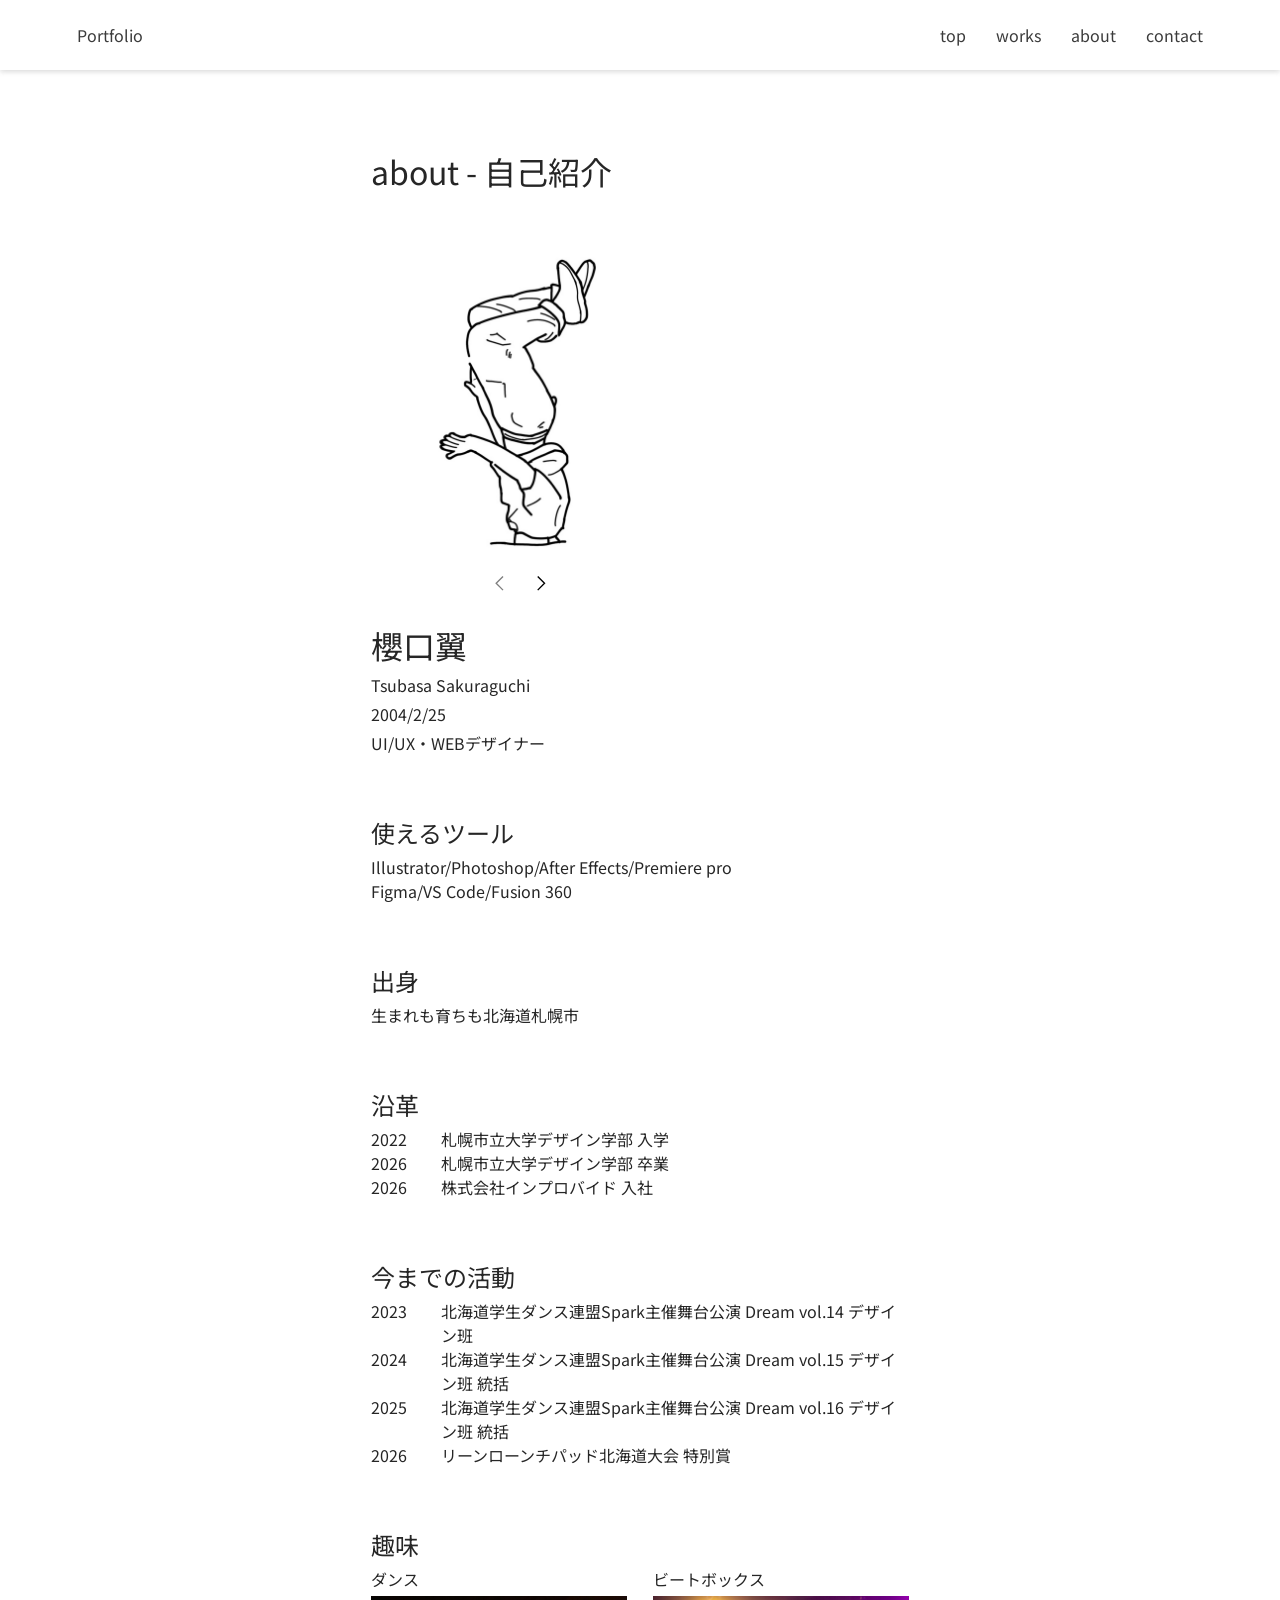
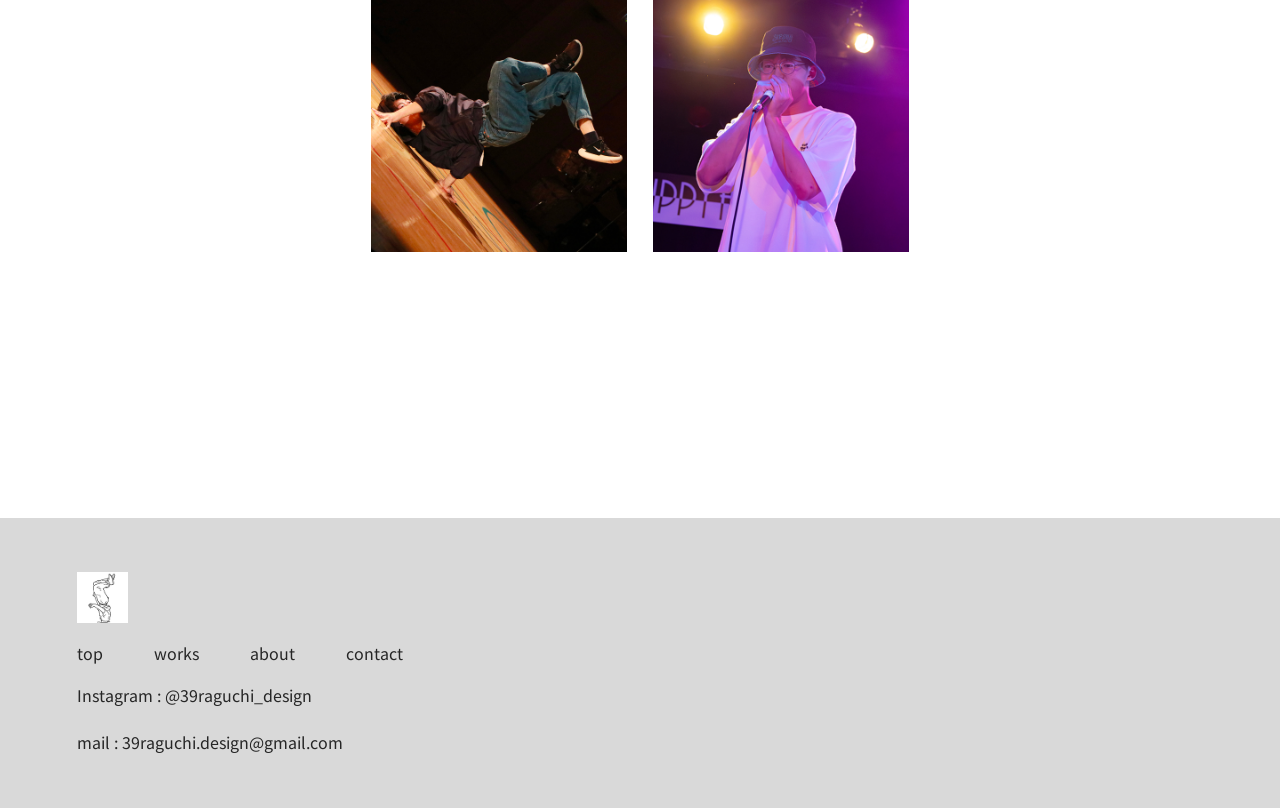
==== about/index.html @ a14729e4 "portfolio upload 20260526" ====
<!DOCTYPE html>
<html lang="ja">
<head>
    <meta charset="UTF-8">
    <meta name="viewport" content="width=device-width, initial-scale=1.0">
    <title>Thank you for watching my web portfolio!</title>
    <link rel="preconnect" href="https://fonts.googleapis.com">
    <link rel="preconnect" href="https://fonts.gstatic.com" crossorigin>
    <link href="https://fonts.googleapis.com/css2?family=M+PLUS+Rounded+1c&family=Noto+Sans+JP:wght@100..900&display=swap" rel="stylesheet">
    <link rel="stylesheet" href="about.css">
    <link rel="favicon" href="../favicon/favicon.jpg">
</head>
<body>
    <header class="main-header">
        <div class="logo"><a href="../index.html">Portfolio</a></div>
        <nav class="sub-nav" id="sub-nav">
            <ul>
                <li><a href="../index.html">top</a></li>
                <li><a href="../works/index.html">works</a></li>
                <li><a href="./index.html">about</a></li>
                <li><a href="../contact/index.html">contact</a></li>
            </ul>
        </nav>

        <nav class="main-nav">
            <ul>
                <li><a href="../index.html">top</a></li>
                <li><a href="../works/index.html">works</a></li>
                <li><a href="./index.html">about</a></li>
                <li><a href="../contact/index.html">contact</a></li>
            </ul>
        </nav>

        <button class="hamburger-btn">
            <span></span>
            <span></span>
            <span></span>
        </button>
    </header>

    <main>
        <h1>about - 自己紹介</h1>
        <div class="slider-container">
            <div class="slider-photo">
                <div class="photo" id="slider">
                    <img src="photo/me_illust.jpg" alt="me_illust">
                    <img src="photo/me_original.jpg" alt="me_original">
                </div>
            </div>
            

            <div class="buttons">
                <div class="slider-button">
                    <button onclick="slideNext()" id="next-btn" class="next-arrow"></button>
                </div>
    
                <div class="slider-button">
                    <button onclick="slidePrev()" id="prev-btn" class="prev-arrow"></button>
                </div>
            </div>
        </div>
        
        <div class="name">
            <h1 class="Tsubasa">櫻口翼</h1>
            <p>Tsubasa Sakuraguchi</p>
            <p>2004/2/25</p>
            <p>UI/UX・WEBデザイナー</p>
        </div>

        <div class="skills">
            <h2>使えるツール</h2>
            <p>Illustrator/Photoshop/After Effects/Premiere pro<br>Figma/VS Code/Fusion 360</p>
        </div>

        <div class="from">
            <h2>出身</h2>
            <p>生まれも育ちも北海道札幌市</p>
        </div>

        <div class="education">
            <h2>沿革</h2>
            <dl>
                <dt>2022</dt>
                <dd class="education-item">札幌市立大学デザイン学部 入学</dd>

                <dt>2026</dt>
                <dd class="education-item">札幌市立大学デザイン学部 卒業</dd>

                <dt>2026</dt>
                <dd class="education-item">株式会社インプロバイド 入社</dd>
            </dl>
        </div>

        <div class="activity">
            <h2>今までの活動</h2>
            <dl>
                <dt>2023</dt>
                <dd class="activity-item">北海道学生ダンス連盟Spark主催舞台公演 Dream vol.14 デザイン班</dd>

                <dt>2024</dt>
                <dd class="activity-item">北海道学生ダンス連盟Spark主催舞台公演 Dream vol.15 デザイン班 統括</dd>

                <dt>2025</dt>
                <dd class="activity-item">北海道学生ダンス連盟Spark主催舞台公演 Dream vol.16 デザイン班 統括</dd>

                <dt>2026</dt>
                <dd class="activity-item">リーンローンチパッド北海道大会 特別賞</dd>
            </dl>
        </div>

        <div class="hobby">
            <h2>趣味</h2>
            <div class="db">
                <div class="dance">
                    <p>ダンス</p>
                    <img src="photo/breakdance.jpg" alt="breakdance">
                </div>

                <div class="beatbox">
                    <p>ビートボックス</p>
                    <img src="photo/beatbox.jpg" alt="beatbox">
                </div>
            </div>
        </div>
    </main>

    <footer>
        <img src="photo/mini icon.jpg" alt="icon" class="icon">
        <div class="navi2">
            <a href="../index.html">top</a>
            <a href="../works/index.html">works</a>
            <a href="./index.html">about</a>
            <a href="../contact/index.html">contact</a>
        </div>
        <a href="https://www.instagram.com/39raguchi_design?igsh=c2o3N3J5YjhpZjYz&utm_source=qr" class="Insta">Instagram : @39raguchi_design</a>
        <p>mail : 39raguchi.design@gmail.com</p>
    </footer>

    <script src="about.js"></script>    
</body>
</html>
---- about/about.css ----
html{
    font-family: "Noto Sans JP" , sans-serif;
    font-size: 16px;
    color: #262626;
}

body{
    margin: 0;
    height: 100vh;
    padding-top: 76px;
}

header{
    width: 100%;
    height: 70px;
    box-sizing: border-box;
}

.logo{
    max-width: 70px;
    height: 30px;
    display: flex;
    align-items: center;
}

.main-header{
    position: fixed;
    top: 0;
    left: 0;
    background-color: #ffffff;
    opacity: 90%;
    display: flex;
    justify-content: space-between;
    align-items: center;
    padding: 20px 6vw;
    z-index: 1000;
    box-shadow: 0 2px 5px #D9D9D9
}

.main-nav{
    margin: 0 0 0 90px;
    padding: 0;
}

.main-nav ul{
    display: flex;
    list-style: none;
    padding: 0;
    gap: 30px;
}

.hamburger-btn{
    display: none;
}

.sub-nav{
    display: none;
}

main{
    margin: 0 29vw
}

h1{
    margin: 8vh 0 6vh 0;
    font-weight: normal;
    font-size: 2rem;
}

.slider-photo{
    width: 300px;
    height: 300px;
    overflow: hidden;
    position: relative;
    margin:  0 0 3vh 0;
}

.photo{
    display: flex;
    width: 600px;
    height: 300px;
    transition: transform 0.5s ease-in-out;
}

.photo img{
    width: 300px;        /* 1枚の幅を窓に合わせる */
    height: 300px;
    object-fit: cover;
}

.buttons{
    width: 300px;
    display: flex;
    gap: 1.2vw;
    flex-direction: row-reverse;
    justify-content: center;
}

button{
    display: flex;
    align-items: center;
    background-color: transparent;
    border: none;
}

.slider-button button:hover {
    transform: scale(1.5);
}

.slider-button button:disabled {
    opacity: 0.5;
    cursor: not-allowed;
    pointer-events: none;
}

.slider-button button:disabled:hover{
    border-color: transparent;
    background-color: transparent;
}

.next-arrow::before{
    content: '';
    width: 15px;
    height: 15px;
    background-image: url(svg/right.svg);
    background-size: contain;
    background-position: center;
    background-repeat: no-repeat;
}

.prev-arrow::before{
    content: '';
    width: 15px;
    height: 15px;
    background-image: url(svg/left.svg);
    background-size: contain;
    background-position: center;
    background-repeat: no-repeat;
}

.Tsubasa{
    margin: 30px 0 0 0;
}

h2{
    font-weight: normal;
    font-size: 1.5rem;
    margin: 60px 0 0 0;
}

p{
    margin: 5px 0 0 0;
}

.education{
    width: 42vw;
}

.activity{
    width: 42vw;
}

dl{
    display: flex;
    flex-wrap: wrap;
    width: 100%;
    margin: 5px 0 0 0;
}

dt{
    width: 70px;
}

.education-item{
    margin: 0;
    width: calc(42vw - 70px);
}

.activity-item{
    margin: 0;
    width: calc(42vw - 70px);
}

.hobby{
    width: 42vw;
}

.hobby img{
    width: 20vw;
    height: auto;
    margin-top: 0.5vh;
}

.db{
    display: flex;
    flex-wrap: wrap;
    gap: 2vw;
}

a{
    text-decoration: none;
    color: #262626;
    transition: scale 0.1s ease-in-out;
}

a:hover{
    scale: 1.2;
}

footer{
    background-color: #D9D9D9;
    margin: 29vh 0 0 0;
    font-size: 1rem;
    padding: 6vh 6vw;
    display: flex;
    flex-direction: column;
    gap: 2vh;
}

.icon{
    width: 4vw;
    height: auto;
}

.navi2{
    display: flex;
    gap: 4vw;
}

.Insta{
    width: 255px;
}

@media screen and (max-width: 700px) {
    html{
        font-size: 12px;
    }

    .main-nav{
        display: none;
    }

    .hamburger-btn{
        display: block;
        z-index: 1000;
        width: 45px;
        height: 30px;
        background-color: transparent;
        border: none;
        padding: 0;
    }

    .hamburger-btn span{
        display: block;
        width: 45px;
        height: 1px;
        background-color: #262626;
        margin: 5px 0;
    }

    .sub-nav{
        display: flex;
        flex-direction: column;
        position: fixed;
        top: 0;
        right: -100%;
        width: 100%;
        height: 274px;
        background-color: #ffffff;
        opacity: 90%;
        transition: all 0.3s;
        z-index: 999;
        margin: 60px 0 0 0;
    }

    .sub-nav ul{
        display: flex;
        flex-direction: column;
        list-style: none;
        margin: 0;
        padding: 10vw 10vw;
        gap: 30px;
    }

    .sub-nav.active{
        right: 0;
    }

    main{
        margin: 0 15vw;
    }

    .slider-photo{
        width: 70vw;
        height: 70vw;
        overflow: hidden;
        position: relative;
        margin:  0 0 3vh 0;
    }

    .photo{
        display: flex;
        width: 140vw;
        height: 70vw;
        transition: transform 0.5s ease-in-out;
    }

    .photo img{
        width: 70vw;
        height: 70vw;
        object-fit: cover;
    }

    .buttons{
        width: 100%;
        display: flex;
        gap: 1.2vw;
        flex-direction: row-reverse;
        justify-content: center;
    }

    button{
        display: flex;
        align-items: center;
        background-color: transparent;
        border: none;
    }

    .slider-button button:hover {
        transform: scale(1.0);
    }

    h2{
        font-size: 1.5rem;
    }

    p{
        font-size: 1rem;
    }

    .education, .activity, .hobby{
        width: 100%;
    }

    .education-item, .activity-item{
        width: calc(100% - 70px);
    }

    .hobby img{
        width: 70vw;
    }

    a:hover{
        scale: 1.0;
    }
    
    .navi2{
        gap: 5vh;
    }

    .icon{
        width: 16vw;
        height: auto;
    }
}
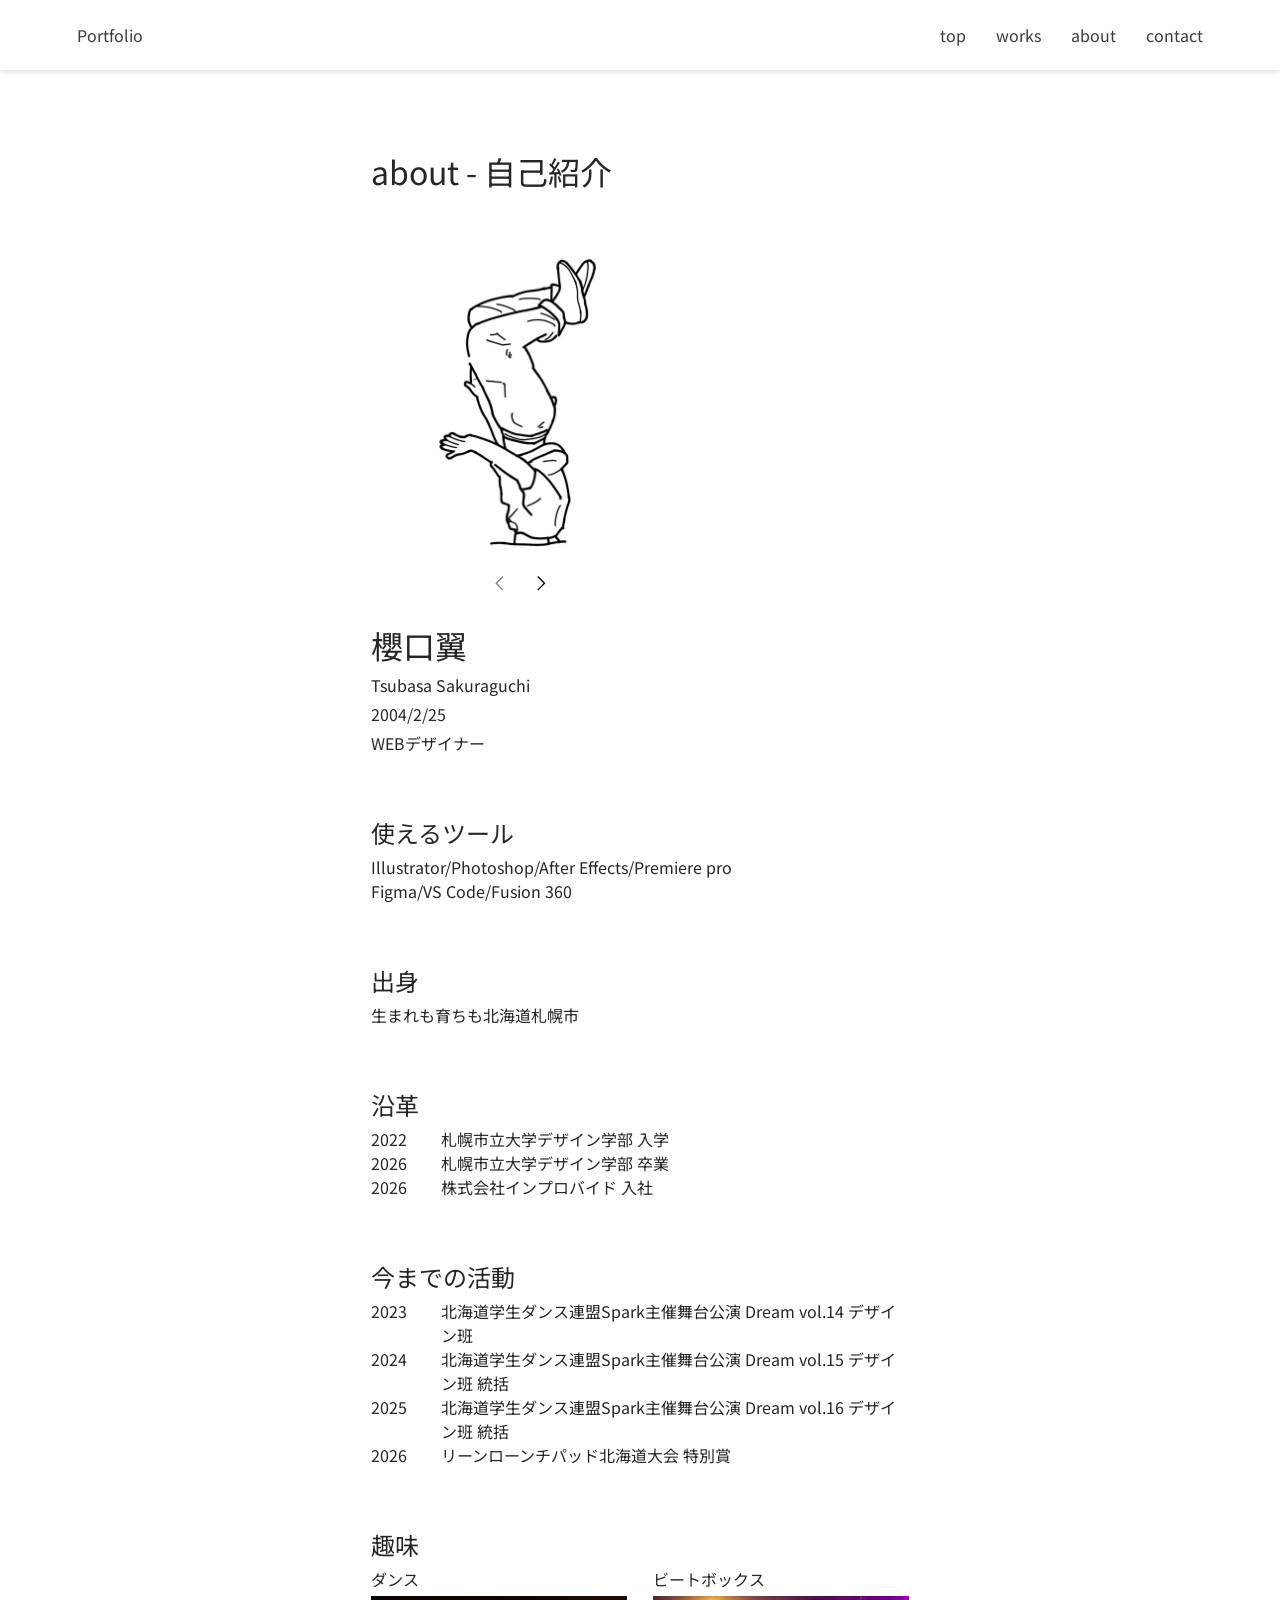
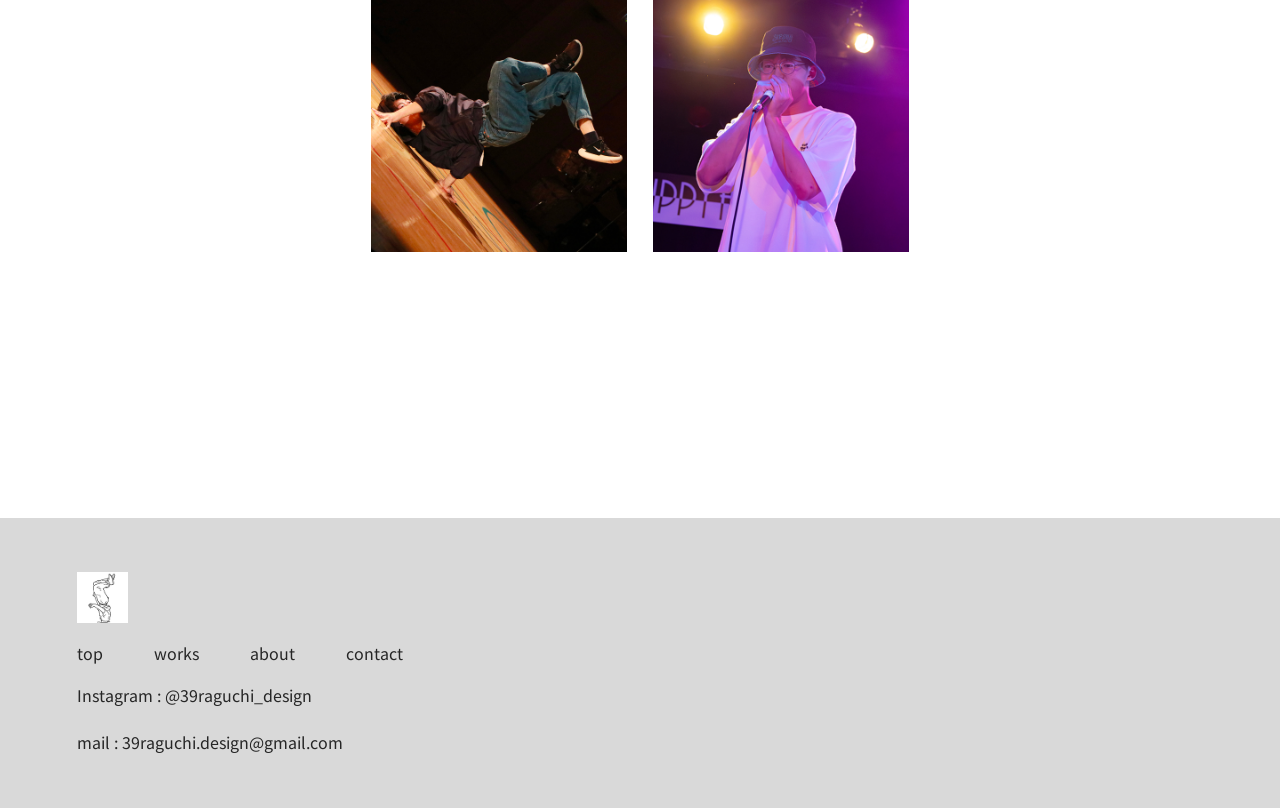
==== commit 6af5149a: "Update job title from UI/UX・WEBデザイナー to WEBデザイナー" ====
--- a/about/index.html
+++ b/about/index.html
@@ -64,7 +64,7 @@
             <h1 class="Tsubasa">櫻口翼</h1>
             <p>Tsubasa Sakuraguchi</p>
             <p>2004/2/25</p>
-            <p>UI/UX・WEBデザイナー</p>
+            <p>WEBデザイナー</p>
         </div>
 
         <div class="skills">
@@ -138,4 +138,4 @@
 
     <script src="about.js"></script>    
 </body>
-</html>+</html>
